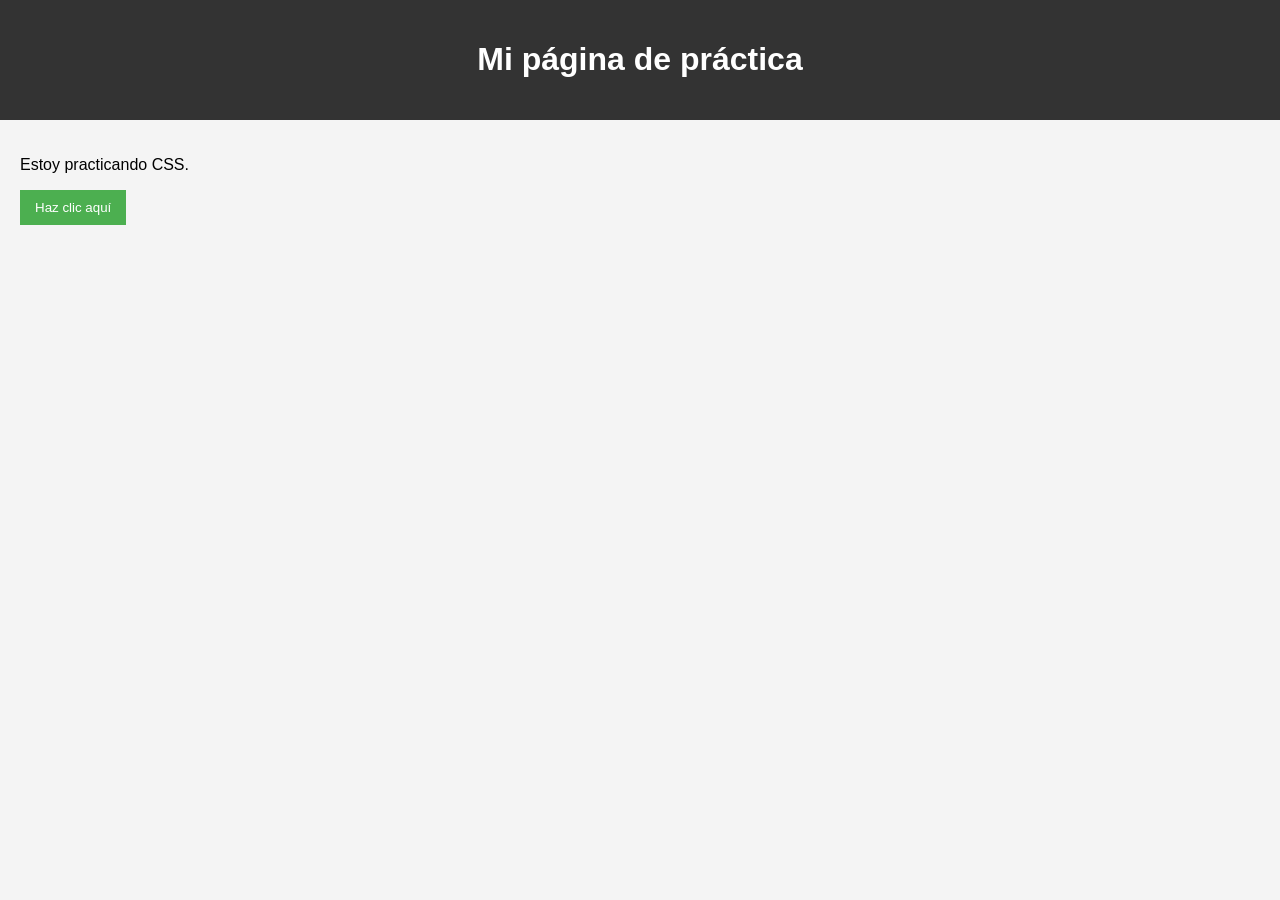
==== index.html @ b2c0de14 "primer cambio" ====
<!DOCTYPE html>
<html lang="es">
<head>
    <meta charset="UTF-8">
    <title>Práctica CSS</title>
    <link rel="stylesheet" href="css/styles.css">
</head>
<body>

    <header>
        <h1>Mi página de práctica</h1>
    </header>

    <section class="contenido">
        <p>Estoy practicando CSS.</p>
        <button>Haz clic aquí</button>
    </section>

</body>
</html>
---- css/styles.css ----
body {
    font-family: Arial, sans-serif;
    background-color: #f4f4f4;
    margin: 0;
}

header {
    background-color: #333;
    color: white;
    text-align: center;
    padding: 20px;
}

.contenido {
    padding: 20px;
}

button {
    background-color: #4CAF50;
    color: white;
    border: none;
    padding: 10px 15px;
    cursor: pointer;
}

button:hover {
    background-color: #45a049;
}
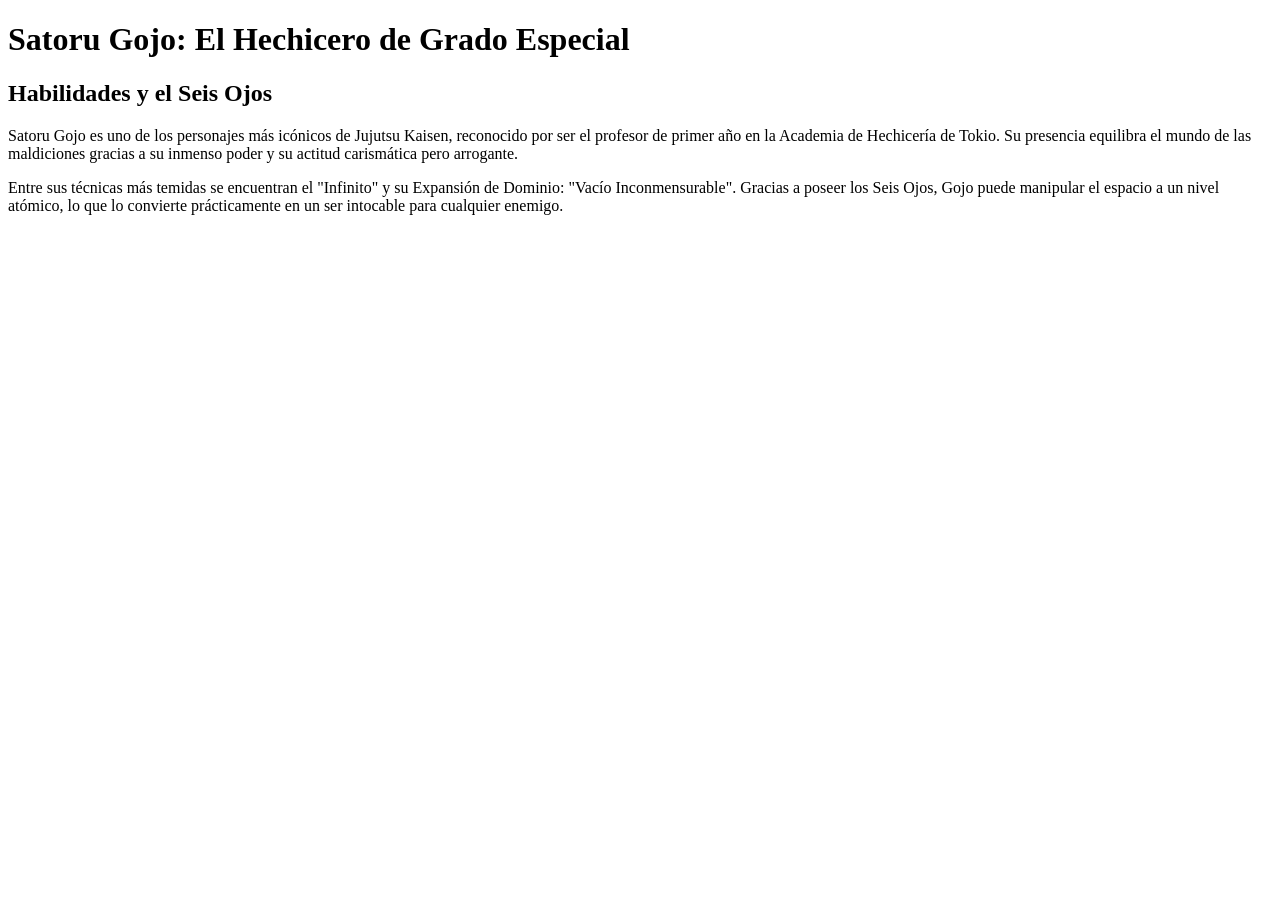
==== commit a0a22c20: "Info Gojo" ====
--- a/index.html
+++ b/index.html
@@ -2,19 +2,16 @@
 <html lang="es">
 <head>
     <meta charset="UTF-8">
-    <title>Práctica CSS</title>
-    <link rel="stylesheet" href="css/styles.css">
+    <title>Satoru Gojo - Jujutsu Kaisen</title>
 </head>
 <body>
+    <h1>Satoru Gojo: El Hechicero de Grado Especial</h1>
 
-    <header>
-        <h1>Mi página de práctica</h1>
-    </header>
+    <h2>Habilidades y el Seis Ojos</h2>
 
-    <section class="contenido">
-        <p>Estoy practicando CSS.</p>
-        <button>Haz clic aquí</button>
-    </section>
+    <p>Satoru Gojo es uno de los personajes más icónicos de Jujutsu Kaisen, reconocido por ser el profesor de primer año en la Academia de Hechicería de Tokio. Su presencia equilibra el mundo de las maldiciones gracias a su inmenso poder y su actitud carismática pero arrogante.</p>
+
+    <p>Entre sus técnicas más temidas se encuentran el "Infinito" y su Expansión de Dominio: "Vacío Inconmensurable". Gracias a poseer los Seis Ojos, Gojo puede manipular el espacio a un nivel atómico, lo que lo convierte prácticamente en un ser intocable para cualquier enemigo.</p>
 
 </body>
-</html>+</html>
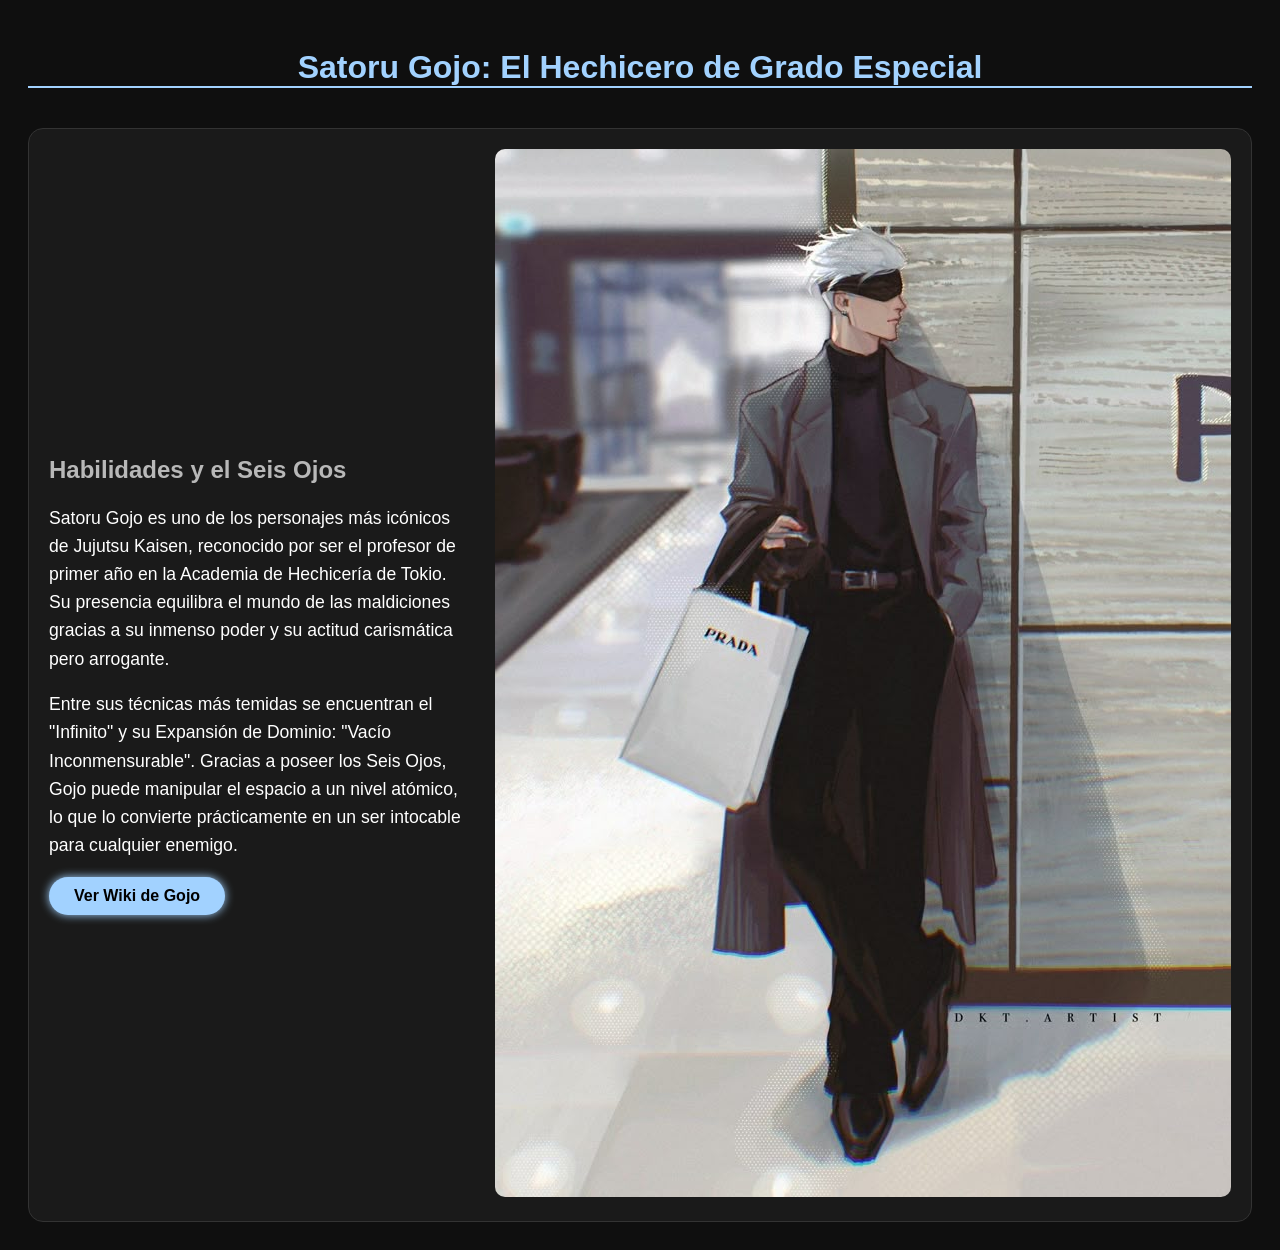
==== commit 8bec37a2: "gojoinfo + imagen" ====
--- a/index.html
+++ b/index.html
@@ -3,15 +3,29 @@
 <head>
     <meta charset="UTF-8">
     <title>Satoru Gojo - Jujutsu Kaisen</title>
+    <link rel="stylesheet" href="css/styles.css">
 </head>
 <body>
     <h1>Satoru Gojo: El Hechicero de Grado Especial</h1>
 
-    <h2>Habilidades y el Seis Ojos</h2>
+    <section class="contenedor-gojo">
+    <div class="texto">
+        <h2>Habilidades y el Seis Ojos</h2>
 
-    <p>Satoru Gojo es uno de los personajes más icónicos de Jujutsu Kaisen, reconocido por ser el profesor de primer año en la Academia de Hechicería de Tokio. Su presencia equilibra el mundo de las maldiciones gracias a su inmenso poder y su actitud carismática pero arrogante.</p>
+        <p>Satoru Gojo es uno de los personajes más icónicos de Jujutsu Kaisen, reconocido por ser el profesor de primer año en la Academia de Hechicería de Tokio. Su presencia equilibra el mundo de las maldiciones gracias a su inmenso poder y su actitud carismática pero arrogante.</p>
 
-    <p>Entre sus técnicas más temidas se encuentran el "Infinito" y su Expansión de Dominio: "Vacío Inconmensurable". Gracias a poseer los Seis Ojos, Gojo puede manipular el espacio a un nivel atómico, lo que lo convierte prácticamente en un ser intocable para cualquier enemigo.</p>
+        <p>Entre sus técnicas más temidas se encuentran el "Infinito" y su Expansión de Dominio: "Vacío Inconmensurable". Gracias a poseer los Seis Ojos, Gojo puede manipular el espacio a un nivel atómico, lo que lo convierte prácticamente en un ser intocable para cualquier enemigo.</p>
+
+        <a href="https://jujutsu-kaisen.fandom.com/es/wiki/Satoru_Gojo" target="_blank" class="mi-boton-wiki">
+    Ver Wiki de Gojo</a>
+    </div>
+    <div class="image">
+        <img src="img/gojo.jpg" alt="Satoru Gojo" style="width: 100%; border-radius: 10px;">
+    </div>
+    
+    </section>
+    
+
 
 </body>
 </html>
--- a/css/styles.css
+++ b/css/styles.css
@@ -0,0 +1,69 @@
+body {
+    background-color: #0f0f0f; /* Negro oscuro */
+    color: #ffffff; /* Texto blanco */
+    font-family: Arial, sans-serif;
+    padding: 20px;
+}
+
+h1 {
+    color: #a2d2ff; /* Azul claro como sus ojos */
+    text-align: center;
+    border-bottom: 2px solid #a2d2ff;
+}
+
+h2 {
+    color: #b8b8b8;
+}
+
+p {
+    line-height: 1.6;
+    font-size: 1.1em;
+}
+
+.mi-boton-wiki {
+    display: inline-block;
+    background-color: #a2d2ff;
+    color: #000;
+    padding: 10px 25px;
+    text-decoration: none; /* Quita la línea de subrayado del enlace */
+    border-radius: 25px;
+    font-weight: bold;
+    box-shadow: 0 0 10px #a2d2ff;
+    transition: 0.3s; /* Para que el efecto al pasar el mouse sea suave */
+}
+
+.mi-boton-wiki:hover {
+    background-color: #ffffff;
+    box-shadow: 0 0 20px #ffffff;
+    transform: scale(1.05); /* Se hace un poquito más grande */
+}
+.contenedor-gojo {
+    display: flex;         /* Activa el modo de cajas alineadas */
+    align-items: center;   /* Centra el texto verticalmente respecto a la imagen */
+    gap: 30px;            /* Espacio de separación entre el texto y la foto */
+    margin-top: 40px;
+    background: #1a1a1a;   /* Un fondo ligeramente distinto para resaltar la caja */
+    padding: 20px;
+    border-radius: 15px;
+    border: 1px solid #333;
+}
+
+.texto {
+    flex: 1;               /* Toma el espacio necesario */
+    text-align: left;      /* Alinea el texto a la izquierda */
+}
+
+.imagen {
+    flex: 1;               /* La imagen ocupará la otra mitad */
+    display: flex;
+    justify-content: center;
+}
+
+/* Para que en celulares se ponga uno arriba del otro */
+@media (max-width: 600px) {
+    .contenedor-gojo {
+        flex-direction: column;
+    }
+}
+
+
